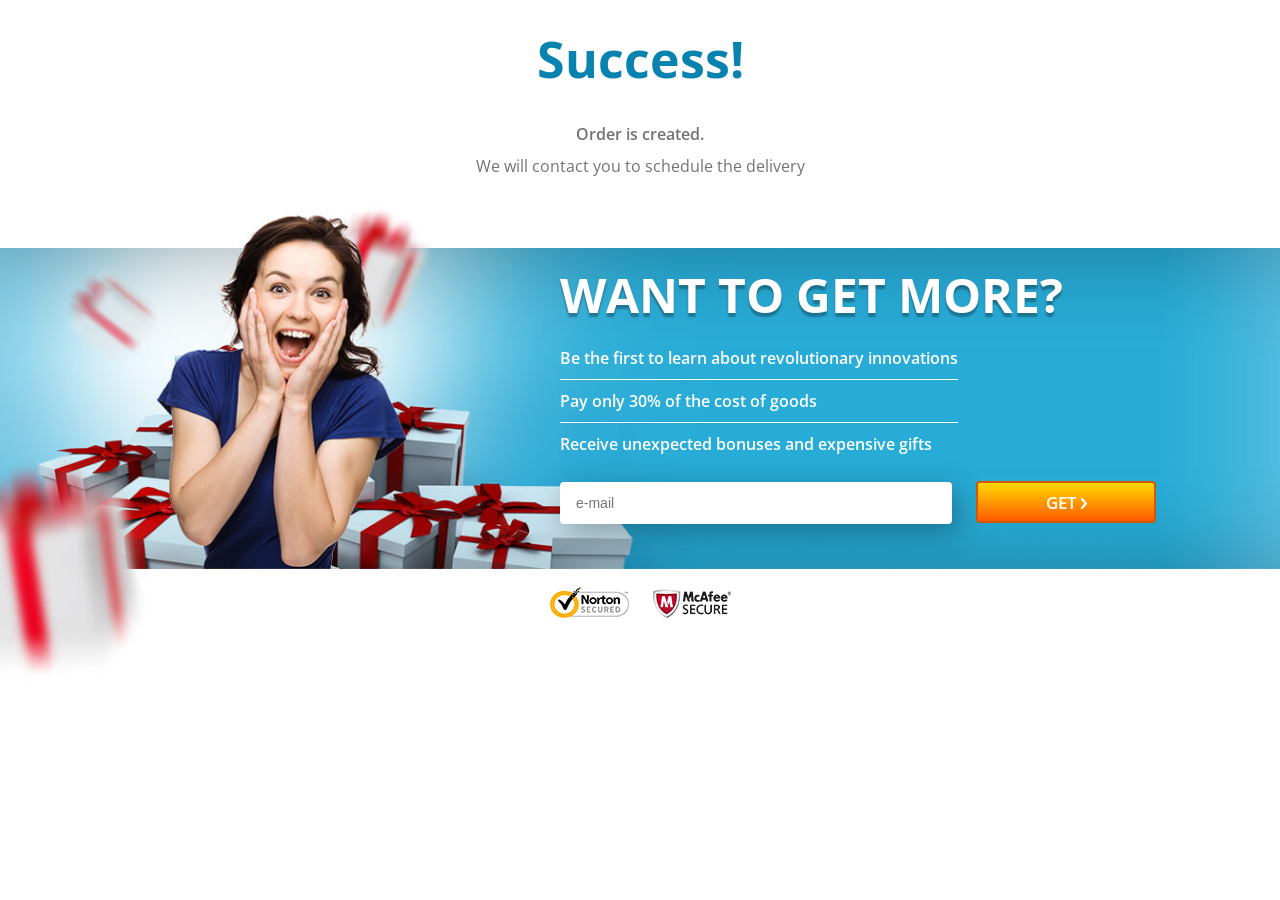
==== success.html @ 1377b262 "Initial commit - Prostamexil landing page" ====
<!DOCTYPE html>
<html lang="en">
<head>
    <meta http-equiv="Content-Type" content="text/html;charset=UTF-8">
    <meta http-equiv="X-UA-Compatible" content="IE=edge">
    <meta name="viewport" content="width=device-width, initial-scale=1, maximum-scale=1.0">
    <title>Success!</title>
    <link href="https://fonts.googleapis.com/css?family=Open+Sans:400,600,700&amp;subset=greek,vietnamese" rel="stylesheet">
    <style>*{margin:0;padding:0;border:0;outline:0}body{overflow:hidden}.container{width:1140px;padding:75px 10px 0;margin:0 auto;box-sizing:border-box}:focus{outline:0}header{text-align:center}header h2{color:#0883b0;font-family:'Open Sans',sans-serif;font-weight:700;font-size:50px;margin:25px 0 30px}header p{color:#737373;font-size:16px;margin-bottom:10px}header .order{font-family:'Open Sans',sans-serif;font-weight:600;}header .feedback{font-family:'Open Sans',sans-serif;}.content{height:519px;background-image:url([data-uri]);background-size:auto 519px;background-repeat:no-repeat;background-position:center top;color:#fff}.content .content__data{max-width:640px;min-height:290px;margin-left:auto}.content .content__title{font-size:48px;text-transform:uppercase;text-shadow:0 4px 2px rgba(0,0,0,.3);margin-bottom:10px;font-family:'Open Sans',sans-serif;font-weight:700;}.content .content__list{padding-left:0;list-style:none;display:inline-block}.content .content__list li{padding:10px 0;font-size:16px;font-family:'Open Sans',sans-serif;font-weight:600;}.content .content__list li:not(:last-child){border-bottom:1px solid #fff}.content form{padding:15px 0 25px}.content form input{height:40px;border-radius:4px;outline:0;color:#818181;font-size:14px;padding:0 15px;max-width:360px;width:100%;border:1px solid transparent;transition:box-shadow .3s,color .3s,border .3s;margin-right:20px;box-shadow:6px 8px 30px rgba(0,0,0,.3)}.content form input[data-error]{box-shadow:6px 8px 30px rgba(255,0,0,.7);border-color:red;color:red}.content form input[data-success]{box-shadow:0 0 15px #42ccff;border-color:#42ccff}.button{display:inline-block;text-align:center;border:2px solid #d05800;-webkit-border-radius:4px;border-radius:4px;width:180px;height:42px;background-color:#ffd800;background-image:-webkit-gradient(linear,left top,left bottom,from(#ffd800),to(#ff5a00));background-image:-webkit-linear-gradient(#ffd800,#ff5a00);background-image:-o-linear-gradient(#ffd800,#ff5a00);background-image:linear-gradient(#ffd800,#ff5a00);position:relative;top:1px;text-transform:uppercase;color:#fff;font-family:'Open Sans',sans-serif;font-weight:600;font-size:17px;cursor:pointer}.button__ico-animete{background:url([data-uri]) no-repeat -180px 0;display:inline-block;width:2px;height:3px;padding-top:4px;-webkit-transition:width .5s;-o-transition:width .5s;transition:width .5s;margin-left:3px}.button__ico{display:inline-block;width:6px;height:11px;background:url([data-uri]) no-repeat 0 0;margin-left:-5px}.button_small{width:138px;font-size:14px;padding:8px 0;line-height:17px}@media only screen and (min-width: 992px){.button:hover{background:#ff4800}.button:hover .button__ico-animete{width:15px;background:url([data-uri]) no-repeat -180px 0;-webkit-transition:width .5s;-o-transition:width .5s;transition:width .5s}.e-list{display:none}}.content form .submit-btn .arrow{position:relative;top:1px;margin-left:10px}.content .footer-content{margin-top:35px;text-align:center;width:100%}.content .footer-content img{margin:0 10px}@keyframes showModal{from{background-color:transparent}to{background-color:rgba(255,255,255,.8)}}@keyframes showModalContent{0%{opacity:.1;transform:translate(-50%,-50%) scale(0)}80%{transform:translate(-50%,-50%) scale(1.1)}100%{opacity:1;transform:translate(-50%,-50%) scale(1);visibility:visible}}.modal{position:absolute;top:0;left:0;z-index:100;width:100%;background-color:rgba(255,255,255,.8);animation:showModal .5s}.modal.hidden{display:none}.modal .modal__content{position:fixed;visibility:hidden;top:35%;left:50%;max-width:320px;width:100%;font-family:'Open Sans',sans-serif;z-index:101;padding:40px 30px 50px;background-color:#fff;border-radius:6px;box-shadow:0 4px 30px rgba(0,0,0,.3);transform:translate(-50%,-50%) scale(1);text-align:center;animation:showModalContent .4s ease .5s;animation-fill-mode:forwards;box-sizing:border-box}.modal .modal__content h2{font-size:47px;color:#0883b0;margin-bottom:50px}.modal .modal__content p,.modal .modal__content output{font-size:16px;line-height:30px}.modal .modal__content output{color:#0883b0;display:block}.modal .modal__content output,.modal.visible .modal__content .backToLanding{font-family:'Open Sans',sans-serif;font-weight:700;}.modal .modal__content .backToLanding{width:160px;height:38px;margin:0 auto;margin-top:100px;border:2px solid #cdcdcd;background-color:#fff;border-radius:4px;text-transform:uppercase;font-size:14px;color:#8e8e8e;cursor:pointer;transition:background-color .3s,color .3s}.modal .modal__content .backToLanding:hover{background-color:#0883b0;color:#fff;border-color:#0883b0}@media only screen and (max-width: 470px){.modal .modal__content{top:50%;max-width:290px;padding:20px 15px 30px}.modal .modal__content h2{font-size:40px}}div.footer{position:relative;margin-top:-90px;background:none!important}@media only screen and (min-width: 1921px){.content{background-size:contain}}@media only screen and (max-width: 1199px){.container{width:100%}.content .content__data{max-width:580px}.content .content__data form input{max-width:250px}.content .content__title{font-size:40px}}@media only screen and (max-width: 992px){body{overflow:auto}}@media only screen and (max-width: 767px){.container{padding-left:0;padding-right:0}header{margin-bottom:0;padding:0 20px}header h2{font-size:30px;margin:15px 0}header .order,header .feedback{font-size:14px}.content .content__title{padding:0 20px;margin:0 auto 20px;font-size:24px;text-align:center}.content form input{display:block;margin:0 auto 20px}.content{background-image:url([data-uri]);text-align:center;height:auto}.content .content__data{max-width:100%;min-height:0;margin:260px auto 0}.mob-bg{background-color:#27acd7}.content .footer-content{margin-top:20px}.content .content__list{padding:10px 20px 0}div.footer{margin-top:-10px}}@media only screen and (max-width: 479px){.content .content__data{margin-top:160px}}</style>
</head>
<body>
<header>
    <h2>Success!</h2>
    <p class="order">Order is created.</p>
    <p class="feedback">We will contact you to schedule the delivery</p>
</header>
<section class="content">
    <div class="container">
        <div class="content__data">
            <h3 class="content__title">Want to get more?</h3>
            <div class="mob-bg">
                <ul class="content__list">
                    <li>Be the first to learn about revolutionary innovations</li>
                    <li>Pay only 30% of the cost of goods</li>
                    <li>Receive unexpected bonuses and expensive gifts</li>
                </ul>
                <form action="/land/success" id="userEmail" name="user-email" method="POST">
                    <input type="text" name="email" placeholder="e-mail">
                    <button class="button submit-btn" type="submit">Get <i class="button__ico-animete"></i><i class="button__ico"></i></button>
                </form>
            </div>
        </div>
        <div class="footer-content">
            <img src="[data-uri]" alt="Norton Security">
            <img src="[data-uri]" alt="McAfee Security">
        </div>
    </div>
</section>
<div class="modal hidden">
    <div class="modal__content">
        <h2>Thank you!</h2>
        <p>As soon as possible, you will begin to receive</p>
        <output class="email"></output>
        <p>Our exclusive offers!</p>
        <button type="button" class="backToLanding">Close</button>
    </div>
</div>
<script>"use strict";(function(){var a={getParamsName:["order_id","hash"],validPatterns:{email:/.+@.+\..+/i},serverErrorMsg:"Server Error :(",wrapperHeight:function(){var f=document.querySelector(".content__data").clientHeight,g=document.querySelector(".footer-content").clientHeight;return document.body.clientHeight+f+g+"px"}(),errorAttribute:"data-error",successAttribute:"data-success"},b={emailInput:document.forms[0].email,submitButton:document.querySelector(".submit-btn"),output:document.querySelector("output.email"),modal:document.querySelector(".modal"),backButton:document.querySelector(".backToLanding"),isValid:function isValid(f,g){var h=g.value;return f.test(h)?(this.isSuccess(g,a.successAttribute),this.output.textContent=h,!0):(this.isError(g,a.errorAttribute),!1)},isSuccess:function isSuccess(f,g){f.setAttribute(g,"true")},isError:function isError(f,g){return!!f.getAttribute(g)||void f.setAttribute(g,"true")},isTyping:function isTyping(f,g){return g.forEach(function(h){f.getAttribute(h)&&f.removeAttribute(h)}),!0},backToLanding:function backToLanding(){location.assign("/")},getData:function getData(){var f="";return f+=this.locationHandler(a.getParamsName),f+="&"+this.emailInput.name+"="+encodeURIComponent(this.emailInput.value),f},showModal:function showModal(){this.modal.style.height=a.wrapperHeight,this.modal.classList.remove("hidden")},sendData:function sendData(f,g){var h=new XMLHttpRequest;h.open("POST","/land/success",!0),h.setRequestHeader("Content-Type","application/x-www-form-urlencoded"),h.setRequestHeader("X-Requested-With","XMLHttpRequest"),h.onreadystatechange=function(){if(200===h.status&&4===h.readyState){var k=JSON.parse(h.responseText);if(k.status&&0<k.status.length&&"ok"===k.status.toLowerCase())g.call(b);else{var l=k.data||a.serverErrorMsg;b.makeErrorBlock(l)}}},h.send(f)},locationHandler:function locationHandler(f,g){var h=location.search,k=[],l=[],m={},n="",o=h;if(""!==o){if(l=o.substr(1).split("&"),!(f instanceof Array)){for(var p=0;p<l.length;p++)if(k=l[p].split("="),k[0]===f&&"string"==typeof f){g(k[1]);break}}else for(var q=0;q<l.length;q++){k=l[q].split("=");for(var r=0;r<f.length;r++)f[r]===k[0]&&(m[k[0]]=k[1])}for(var s in m)n+="&"+s+"="+encodeURIComponent(m[s]);return n.substr(1)}return!1},makeErrorBlock:function makeErrorBlock(f){var g={width:document.body.clientWidth+"px",height:a.wrapperHeight,textAlign:"center",position:"absolute",top:"0",backgroundColor:"rgba(255,255,255,.8)",zIndex:"99999"},h={fontSize:"26px",color:"#FF4C4C",borderRadius:"20px",border:"2px solid #FF4C4C",padding:"10px 15px",position:"fixed",top:"50%",left:"50%",transform:"translateX(-50%) translateY(-50%)",fontWeight:"700",backgroundColor:"rgba(255,76,76,.2)"},k={display:"block",padding:"8px 20px",color:"#FF4C4C",borderRadius:"6px",margin:"15px auto 0",backgroundColor:"rgba(255,76,76,.2)",border:"1px solid rgba(255,76,76,.8)",cursor:"pointer",fontWeight:"700",transition:"background-color .4s"},l=document.createElement("DIV"),m=document.createElement("BUTTON"),n=document.createElement("H2");for(var o in g)l.style[o]=g[o];for(var p in h)n.style[p]=h[p];for(var q in k)m.style[q]=k[q];l.classList.add("js-error"),m.setAttribute("type","button"),m.appendChild(document.createTextNode("Ok")),m.addEventListener("mouseover",function(){this.style.backgroundColor="rgba(255,76,76,.4)"}),m.addEventListener("mouseleave",function(){this.style.backgroundColor="rgba(255,76,76,.2)"}),m.addEventListener("click",function(){document.body.removeChild(l)}),n.appendChild(document.createTextNode(f)),n.appendChild(m),l.appendChild(n),document.body.appendChild(l)}},c=a.validPatterns.email;b.emailInput.addEventListener("blur",function(){b.isValid(c,b.emailInput)?b.data=b.getData():(b.data&&b.data.length&&(b.data=null),b.isError(this,a.errorAttribute))});var d=[a.errorAttribute,a.successAttribute];b.emailInput.addEventListener("focus",function(){b.isTyping(this,d)}),b.submitButton.addEventListener("click",function(f){f.preventDefault(),b.isValid(c,b.emailInput)?b.data&&b.sendData(b.data,b.showModal):b.isError(b.emailInput,a.errorAttribute)}),b.backButton.addEventListener("click",b.backToLanding),b.locationHandler("email",function(f){return!!f&&void(b.emailInput.value=f,b.isValid(c,b.emailInput),b.data=b.getData())})})();</script>
</body>
</html>
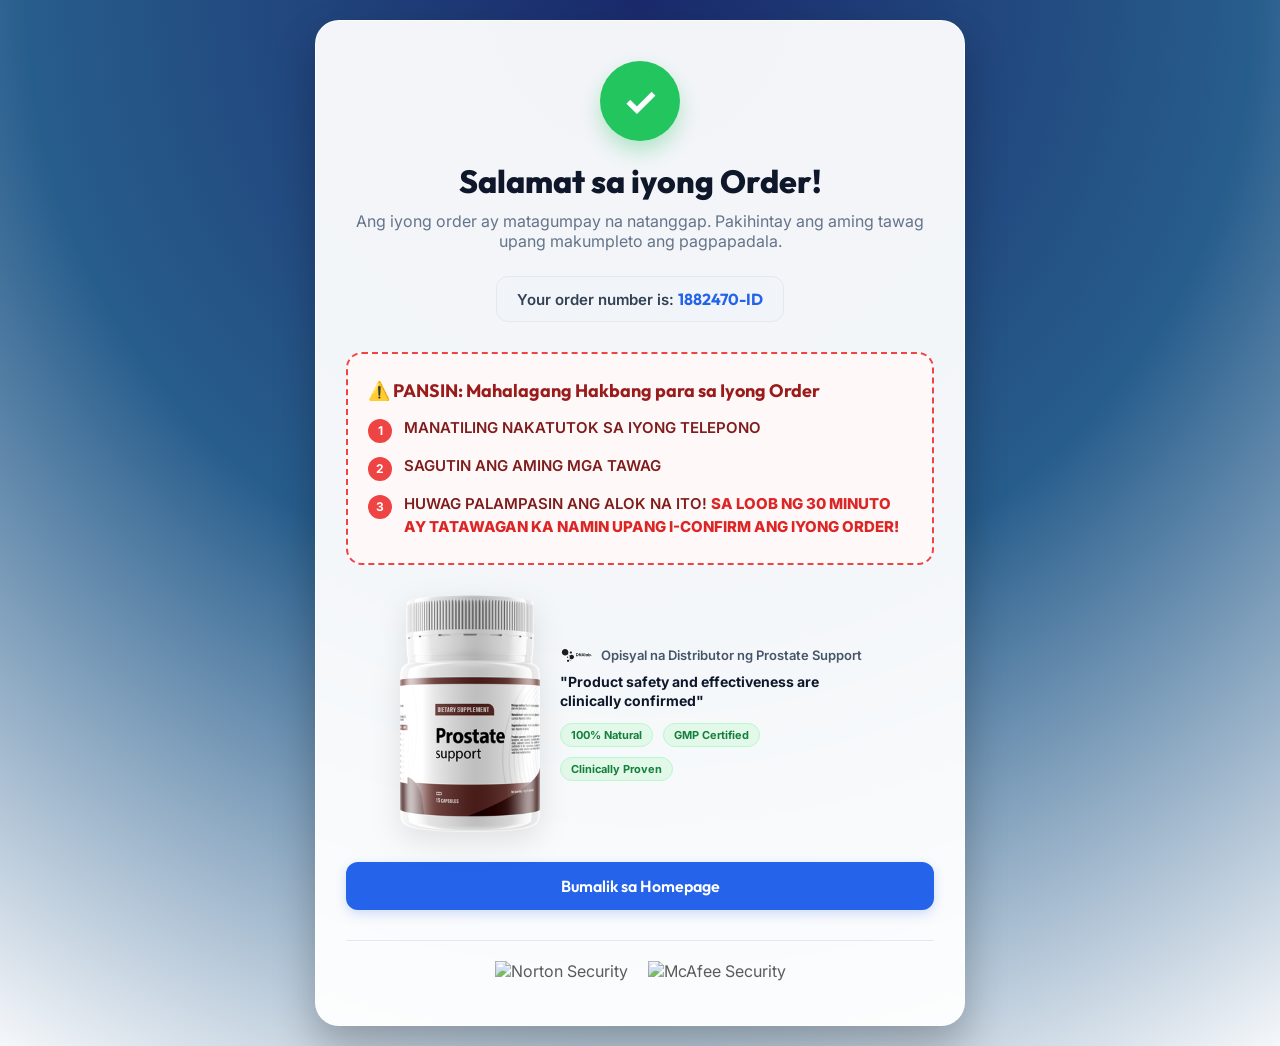
==== commit 430ec3f2: "Optimize for PH: translate index & success to Tagalog, redesign success page, fix desktop section 4 " ====
--- a/success.html
+++ b/success.html
@@ -1,50 +1,310 @@
 <!DOCTYPE html>
-<html lang="en">
+<html lang="tl">
 <head>
-    <meta http-equiv="Content-Type" content="text/html;charset=UTF-8">
+    <meta charset="UTF-8">
     <meta http-equiv="X-UA-Compatible" content="IE=edge">
-    <meta name="viewport" content="width=device-width, initial-scale=1, maximum-scale=1.0">
-    <title>Success!</title>
-    <link href="https://fonts.googleapis.com/css?family=Open+Sans:400,600,700&amp;subset=greek,vietnamese" rel="stylesheet">
-    <style>*{margin:0;padding:0;border:0;outline:0}body{overflow:hidden}.container{width:1140px;padding:75px 10px 0;margin:0 auto;box-sizing:border-box}:focus{outline:0}header{text-align:center}header h2{color:#0883b0;font-family:'Open Sans',sans-serif;font-weight:700;font-size:50px;margin:25px 0 30px}header p{color:#737373;font-size:16px;margin-bottom:10px}header .order{font-family:'Open Sans',sans-serif;font-weight:600;}header .feedback{font-family:'Open Sans',sans-serif;}.content{height:519px;background-image:url([data-uri]);background-size:auto 519px;background-repeat:no-repeat;background-position:center top;color:#fff}.content .content__data{max-width:640px;min-height:290px;margin-left:auto}.content .content__title{font-size:48px;text-transform:uppercase;text-shadow:0 4px 2px rgba(0,0,0,.3);margin-bottom:10px;font-family:'Open Sans',sans-serif;font-weight:700;}.content .content__list{padding-left:0;list-style:none;display:inline-block}.content .content__list li{padding:10px 0;font-size:16px;font-family:'Open Sans',sans-serif;font-weight:600;}.content .content__list li:not(:last-child){border-bottom:1px solid #fff}.content form{padding:15px 0 25px}.content form input{height:40px;border-radius:4px;outline:0;color:#818181;font-size:14px;padding:0 15px;max-width:360px;width:100%;border:1px solid transparent;transition:box-shadow .3s,color .3s,border .3s;margin-right:20px;box-shadow:6px 8px 30px rgba(0,0,0,.3)}.content form input[data-error]{box-shadow:6px 8px 30px rgba(255,0,0,.7);border-color:red;color:red}.content form input[data-success]{box-shadow:0 0 15px #42ccff;border-color:#42ccff}.button{display:inline-block;text-align:center;border:2px solid #d05800;-webkit-border-radius:4px;border-radius:4px;width:180px;height:42px;background-color:#ffd800;background-image:-webkit-gradient(linear,left top,left bottom,from(#ffd800),to(#ff5a00));background-image:-webkit-linear-gradient(#ffd800,#ff5a00);background-image:-o-linear-gradient(#ffd800,#ff5a00);background-image:linear-gradient(#ffd800,#ff5a00);position:relative;top:1px;text-transform:uppercase;color:#fff;font-family:'Open Sans',sans-serif;font-weight:600;font-size:17px;cursor:pointer}.button__ico-animete{background:url([data-uri]) no-repeat -180px 0;display:inline-block;width:2px;height:3px;padding-top:4px;-webkit-transition:width .5s;-o-transition:width .5s;transition:width .5s;margin-left:3px}.button__ico{display:inline-block;width:6px;height:11px;background:url([data-uri]) no-repeat 0 0;margin-left:-5px}.button_small{width:138px;font-size:14px;padding:8px 0;line-height:17px}@media only screen and (min-width: 992px){.button:hover{background:#ff4800}.button:hover .button__ico-animete{width:15px;background:url([data-uri]) no-repeat -180px 0;-webkit-transition:width .5s;-o-transition:width .5s;transition:width .5s}.e-list{display:none}}.content form .submit-btn .arrow{position:relative;top:1px;margin-left:10px}.content .footer-content{margin-top:35px;text-align:center;width:100%}.content .footer-content img{margin:0 10px}@keyframes showModal{from{background-color:transparent}to{background-color:rgba(255,255,255,.8)}}@keyframes showModalContent{0%{opacity:.1;transform:translate(-50%,-50%) scale(0)}80%{transform:translate(-50%,-50%) scale(1.1)}100%{opacity:1;transform:translate(-50%,-50%) scale(1);visibility:visible}}.modal{position:absolute;top:0;left:0;z-index:100;width:100%;background-color:rgba(255,255,255,.8);animation:showModal .5s}.modal.hidden{display:none}.modal .modal__content{position:fixed;visibility:hidden;top:35%;left:50%;max-width:320px;width:100%;font-family:'Open Sans',sans-serif;z-index:101;padding:40px 30px 50px;background-color:#fff;border-radius:6px;box-shadow:0 4px 30px rgba(0,0,0,.3);transform:translate(-50%,-50%) scale(1);text-align:center;animation:showModalContent .4s ease .5s;animation-fill-mode:forwards;box-sizing:border-box}.modal .modal__content h2{font-size:47px;color:#0883b0;margin-bottom:50px}.modal .modal__content p,.modal .modal__content output{font-size:16px;line-height:30px}.modal .modal__content output{color:#0883b0;display:block}.modal .modal__content output,.modal.visible .modal__content .backToLanding{font-family:'Open Sans',sans-serif;font-weight:700;}.modal .modal__content .backToLanding{width:160px;height:38px;margin:0 auto;margin-top:100px;border:2px solid #cdcdcd;background-color:#fff;border-radius:4px;text-transform:uppercase;font-size:14px;color:#8e8e8e;cursor:pointer;transition:background-color .3s,color .3s}.modal .modal__content .backToLanding:hover{background-color:#0883b0;color:#fff;border-color:#0883b0}@media only screen and (max-width: 470px){.modal .modal__content{top:50%;max-width:290px;padding:20px 15px 30px}.modal .modal__content h2{font-size:40px}}div.footer{position:relative;margin-top:-90px;background:none!important}@media only screen and (min-width: 1921px){.content{background-size:contain}}@media only screen and (max-width: 1199px){.container{width:100%}.content .content__data{max-width:580px}.content .content__data form input{max-width:250px}.content .content__title{font-size:40px}}@media only screen and (max-width: 992px){body{overflow:auto}}@media only screen and (max-width: 767px){.container{padding-left:0;padding-right:0}header{margin-bottom:0;padding:0 20px}header h2{font-size:30px;margin:15px 0}header .order,header .feedback{font-size:14px}.content .content__title{padding:0 20px;margin:0 auto 20px;font-size:24px;text-align:center}.content form input{display:block;margin:0 auto 20px}.content{background-image:url([data-uri]);text-align:center;height:auto}.content .content__data{max-width:100%;min-height:0;margin:260px auto 0}.mob-bg{background-color:#27acd7}.content .footer-content{margin-top:20px}.content .content__list{padding:10px 20px 0}div.footer{margin-top:-10px}}@media only screen and (max-width: 479px){.content .content__data{margin-top:160px}}</style>
+    <meta name="viewport" content="width=device-width, initial-scale=1.0">
+    <title>Salamat sa iyong Order! - Success</title>
+    <link href="https://fonts.googleapis.com/css2?family=Inter:wght@400;500;600;700&family=Outfit:wght@400;600;700;800&display=swap" rel="stylesheet">
+    <style>
+        * {
+            margin: 0;
+            padding: 0;
+            box-sizing: border-box;
+        }
+        body {
+            font-family: 'Inter', sans-serif;
+            background: radial-gradient(circle at top, #1a2a6c, #275d8c, #f5f7fa);
+            min-height: 100vh;
+            display: flex;
+            align-items: center;
+            justify-content: center;
+            padding: 20px;
+            color: #333;
+        }
+        .success-card {
+            background: rgba(255, 255, 255, 0.95);
+            max-width: 650px;
+            width: 100%;
+            border-radius: 24px;
+            box-shadow: 0 20px 40px rgba(0, 0, 0, 0.25);
+            padding: 40px 30px;
+            text-align: center;
+            border: 1px solid rgba(255, 255, 255, 0.8);
+            position: relative;
+            overflow: hidden;
+        }
+        .success-icon {
+            width: 80px;
+            height: 80px;
+            background: #22c55e;
+            color: #fff;
+            border-radius: 50%;
+            display: flex;
+            align-items: center;
+            justify-content: center;
+            margin: 0 auto 20px;
+            font-size: 40px;
+            font-weight: bold;
+            box-shadow: 0 10px 20px rgba(34, 197, 94, 0.3);
+            animation: pulse 2s infinite;
+        }
+        @keyframes pulse {
+            0% { transform: scale(1); }
+            50% { transform: scale(1.05); }
+            100% { transform: scale(1); }
+        }
+        h1 {
+            font-family: 'Outfit', sans-serif;
+            font-weight: 800;
+            font-size: 32px;
+            color: #0f172a;
+            margin-bottom: 10px;
+        }
+        .subtitle {
+            font-size: 16px;
+            color: #64748b;
+            margin-bottom: 25px;
+        }
+        .order-info {
+            background: #f1f5f9;
+            border-radius: 12px;
+            padding: 12px 20px;
+            font-size: 15px;
+            font-weight: 600;
+            color: #334155;
+            display: inline-block;
+            margin-bottom: 30px;
+            border: 1px solid #e2e8f0;
+        }
+        .order-info span {
+            color: #2563eb;
+            font-family: 'Outfit', sans-serif;
+            font-size: 16px;
+            font-weight: 700;
+        }
+        /* Call triggers alert box */
+        .alert-box {
+            background: #fff8f8;
+            border: 2px dashed #ef4444;
+            border-radius: 16px;
+            padding: 25px 20px;
+            margin-bottom: 30px;
+            text-align: left;
+        }
+        .alert-title {
+            font-family: 'Outfit', sans-serif;
+            font-size: 18px;
+            font-weight: 700;
+            color: #991b1b;
+            margin-bottom: 15px;
+            display: flex;
+            align-items: center;
+            gap: 8px;
+        }
+        .alert-item {
+            display: flex;
+            align-items: flex-start;
+            gap: 12px;
+            margin-bottom: 12px;
+            font-size: 15px;
+            line-height: 1.5;
+            color: #7f1d1d;
+        }
+        .alert-item:last-child {
+            margin-bottom: 0;
+        }
+        .alert-item-number {
+            background: #ef4444;
+            color: #fff;
+            font-weight: 700;
+            min-width: 24px;
+            height: 24px;
+            border-radius: 50%;
+            display: flex;
+            align-items: center;
+            justify-content: center;
+            font-size: 12px;
+            margin-top: 2px;
+        }
+        .alert-item-text {
+            font-weight: 600;
+        }
+        /* Product info styling */
+        .product-section {
+            display: flex;
+            align-items: center;
+            justify-content: center;
+            gap: 20px;
+            margin-bottom: 30px;
+            flex-wrap: wrap;
+        }
+        .product-img {
+            max-width: 140px;
+            height: auto;
+            filter: drop-shadow(0 10px 15px rgba(0,0,0,0.1));
+        }
+        .product-meta {
+            text-align: left;
+            max-width: 320px;
+        }
+        .distributor-tag {
+            display: flex;
+            align-items: center;
+            gap: 8px;
+            font-size: 13px;
+            font-weight: 600;
+            color: #475569;
+            margin-bottom: 8px;
+        }
+        .distributor-tag img {
+            height: 18px;
+        }
+        .safety-text {
+            font-size: 14px;
+            color: #0f172a;
+            font-weight: 700;
+            line-height: 1.4;
+            margin-bottom: 12px;
+        }
+        /* Custom security badges */
+        .badges-row {
+            display: flex;
+            gap: 10px;
+            flex-wrap: wrap;
+        }
+        .badge {
+            background: #e2f8e9;
+            color: #15803d;
+            font-size: 11px;
+            font-weight: 700;
+            padding: 4px 10px;
+            border-radius: 20px;
+            border: 1px solid #bbf7d0;
+        }
+        /* Buttons */
+        .btn-home {
+            display: inline-block;
+            background: #2563eb;
+            color: #fff;
+            font-family: 'Outfit', sans-serif;
+            font-weight: 600;
+            font-size: 16px;
+            text-decoration: none;
+            padding: 14px 30px;
+            border-radius: 12px;
+            transition: all 0.2s;
+            box-shadow: 0 4px 12px rgba(37, 99, 235, 0.2);
+            margin-bottom: 30px;
+            cursor: pointer;
+            border: none;
+            width: 100%;
+        }
+        .btn-home:hover {
+            background: #1d4ed8;
+            transform: translateY(-2px);
+            box-shadow: 0 6px 18px rgba(37, 99, 235, 0.3);
+        }
+        /* Security logos footer */
+        .security-footer {
+            border-top: 1px solid #e2e8f0;
+            padding-top: 20px;
+            display: flex;
+            justify-content: center;
+            gap: 20px;
+        }
+        .security-footer img {
+            height: 24px;
+            opacity: 0.8;
+            transition: opacity 0.2s;
+        }
+        .security-footer img:hover {
+            opacity: 1;
+        }
+        @media (max-width: 600px) {
+            .success-card {
+                padding: 30px 20px;
+            }
+            h1 {
+                font-size: 26px;
+            }
+            .product-section {
+                flex-direction: column;
+                text-align: center;
+            }
+            .product-meta {
+                text-align: center;
+                display: flex;
+                flex-direction: column;
+                align-items: center;
+            }
+            .badges-row {
+                justify-content: center;
+            }
+        }
+    </style>
 </head>
 <body>
-<header>
-    <h2>Success!</h2>
-    <p class="order">Order is created.</p>
-    <p class="feedback">We will contact you to schedule the delivery</p>
-</header>
-<section class="content">
-    <div class="container">
-        <div class="content__data">
-            <h3 class="content__title">Want to get more?</h3>
-            <div class="mob-bg">
-                <ul class="content__list">
-                    <li>Be the first to learn about revolutionary innovations</li>
-                    <li>Pay only 30% of the cost of goods</li>
-                    <li>Receive unexpected bonuses and expensive gifts</li>
-                </ul>
-                <form action="/land/success" id="userEmail" name="user-email" method="POST">
-                    <input type="text" name="email" placeholder="e-mail">
-                    <button class="button submit-btn" type="submit">Get <i class="button__ico-animete"></i><i class="button__ico"></i></button>
-                </form>
-            </div>
+    <div class="success-card">
+        <div class="success-icon">✓</div>
+        <h1>Salamat sa iyong Order!</h1>
+        <p class="subtitle">Ang iyong order ay matagumpay na natanggap. Pakihintay ang aming tawag upang makumpleto ang pagpapadala.</p>
+        
+        <div class="order-info">
+            Your order number is: <span id="order-number">Generating...</span>
         </div>
-        <div class="footer-content">
-            <img src="[data-uri]" alt="Norton Security">
-            <img src="[data-uri]" alt="McAfee Security">
+
+        <!-- Alerta de Chamada Urgente -->
+        <div class="alert-box">
+            <div class="alert-title">
+                ⚠️ PANSIN: Mahalagang Hakbang para sa Iyong Order
+            </div>
+            <div class="alert-item">
+                <div class="alert-item-number">1</div>
+                <div class="alert-item-text">MANATILING NAKATUTOK SA IYONG TELEPONO</div>
+            </div>
+            <div class="alert-item">
+                <div class="alert-item-number">2</div>
+                <div class="alert-item-text">SAGUTIN ANG AMING MGA TAWAG</div>
+            </div>
+            <div class="alert-item">
+                <div class="alert-item-number">3</div>
+                <div class="alert-item-text">HUWAG PALAMPASIN ANG ALOK NA ITO! <span style="color: #dc2626; font-weight: 800;">SA LOOB NG 30 MINUTO AY TATAWAGAN KA NAMIN UPANG I-CONFIRM ANG IYONG ORDER!</span></div>
+            </div>
+        </div>
+
+        <!-- Informações do Produto e Comprovação -->
+        <div class="product-section">
+            <img class="product-img" src="img/produto-prostate-suporte.png" alt="Prostate Support">
+            <div class="product-meta">
+                <div class="distributor-tag">
+                    <img src="img/logo.svg" alt="DNALab">
+                    <span>Opisyal na Distributor ng Prostate Support</span>
+                </div>
+                <p class="safety-text">"Product safety and effectiveness are clinically confirmed"</p>
+                <div class="badges-row">
+                    <span class="badge">100% Natural</span>
+                    <span class="badge">GMP Certified</span>
+                    <span class="badge">Clinically Proven</span>
+                </div>
+            </div>
+        </div>
+
+        <button onclick="window.location.href='index.html'" class="btn-home">Bumalik sa Homepage</button>
+
+        <!-- Norton e McAfee Logos -->
+        <div class="security-footer">
+            <img src="[data-uri]" alt="Norton Security">
+            <img src="[data-uri]" alt="McAfee Security">
         </div>
     </div>
-</section>
-<div class="modal hidden">
-    <div class="modal__content">
-        <h2>Thank you!</h2>
-        <p>As soon as possible, you will begin to receive</p>
-        <output class="email"></output>
-        <p>Our exclusive offers!</p>
-        <button type="button" class="backToLanding">Close</button>
-    </div>
-</div>
-<script>"use strict";(function(){var a={getParamsName:["order_id","hash"],validPatterns:{email:/.+@.+\..+/i},serverErrorMsg:"Server Error :(",wrapperHeight:function(){var f=document.querySelector(".content__data").clientHeight,g=document.querySelector(".footer-content").clientHeight;return document.body.clientHeight+f+g+"px"}(),errorAttribute:"data-error",successAttribute:"data-success"},b={emailInput:document.forms[0].email,submitButton:document.querySelector(".submit-btn"),output:document.querySelector("output.email"),modal:document.querySelector(".modal"),backButton:document.querySelector(".backToLanding"),isValid:function isValid(f,g){var h=g.value;return f.test(h)?(this.isSuccess(g,a.successAttribute),this.output.textContent=h,!0):(this.isError(g,a.errorAttribute),!1)},isSuccess:function isSuccess(f,g){f.setAttribute(g,"true")},isError:function isError(f,g){return!!f.getAttribute(g)||void f.setAttribute(g,"true")},isTyping:function isTyping(f,g){return g.forEach(function(h){f.getAttribute(h)&&f.removeAttribute(h)}),!0},backToLanding:function backToLanding(){location.assign("/")},getData:function getData(){var f="";return f+=this.locationHandler(a.getParamsName),f+="&"+this.emailInput.name+"="+encodeURIComponent(this.emailInput.value),f},showModal:function showModal(){this.modal.style.height=a.wrapperHeight,this.modal.classList.remove("hidden")},sendData:function sendData(f,g){var h=new XMLHttpRequest;h.open("POST","/land/success",!0),h.setRequestHeader("Content-Type","application/x-www-form-urlencoded"),h.setRequestHeader("X-Requested-With","XMLHttpRequest"),h.onreadystatechange=function(){if(200===h.status&&4===h.readyState){var k=JSON.parse(h.responseText);if(k.status&&0<k.status.length&&"ok"===k.status.toLowerCase())g.call(b);else{var l=k.data||a.serverErrorMsg;b.makeErrorBlock(l)}}},h.send(f)},locationHandler:function locationHandler(f,g){var h=location.search,k=[],l=[],m={},n="",o=h;if(""!==o){if(l=o.substr(1).split("&"),!(f instanceof Array)){for(var p=0;p<l.length;p++)if(k=l[p].split("="),k[0]===f&&"string"==typeof f){g(k[1]);break}}else for(var q=0;q<l.length;q++){k=l[q].split("=");for(var r=0;r<f.length;r++)f[r]===k[0]&&(m[k[0]]=k[1])}for(var s in m)n+="&"+s+"="+encodeURIComponent(m[s]);return n.substr(1)}return!1},makeErrorBlock:function makeErrorBlock(f){var g={width:document.body.clientWidth+"px",height:a.wrapperHeight,textAlign:"center",position:"absolute",top:"0",backgroundColor:"rgba(255,255,255,.8)",zIndex:"99999"},h={fontSize:"26px",color:"#FF4C4C",borderRadius:"20px",border:"2px solid #FF4C4C",padding:"10px 15px",position:"fixed",top:"50%",left:"50%",transform:"translateX(-50%) translateY(-50%)",fontWeight:"700",backgroundColor:"rgba(255,76,76,.2)"},k={display:"block",padding:"8px 20px",color:"#FF4C4C",borderRadius:"6px",margin:"15px auto 0",backgroundColor:"rgba(255,76,76,.2)",border:"1px solid rgba(255,76,76,.8)",cursor:"pointer",fontWeight:"700",transition:"background-color .4s"},l=document.createElement("DIV"),m=document.createElement("BUTTON"),n=document.createElement("H2");for(var o in g)l.style[o]=g[o];for(var p in h)n.style[p]=h[p];for(var q in k)m.style[q]=k[q];l.classList.add("js-error"),m.setAttribute("type","button"),m.appendChild(document.createTextNode("Ok")),m.addEventListener("mouseover",function(){this.style.backgroundColor="rgba(255,76,76,.4)"}),m.addEventListener("mouseleave",function(){this.style.backgroundColor="rgba(255,76,76,.2)"}),m.addEventListener("click",function(){document.body.removeChild(l)}),n.appendChild(document.createTextNode(f)),n.appendChild(m),l.appendChild(n),document.body.appendChild(l)}},c=a.validPatterns.email;b.emailInput.addEventListener("blur",function(){b.isValid(c,b.emailInput)?b.data=b.getData():(b.data&&b.data.length&&(b.data=null),b.isError(this,a.errorAttribute))});var d=[a.errorAttribute,a.successAttribute];b.emailInput.addEventListener("focus",function(){b.isTyping(this,d)}),b.submitButton.addEventListener("click",function(f){f.preventDefault(),b.isValid(c,b.emailInput)?b.data&&b.sendData(b.data,b.showModal):b.isError(b.emailInput,a.errorAttribute)}),b.backButton.addEventListener("click",b.backToLanding),b.locationHandler("email",function(f){return!!f&&void(b.emailInput.value=f,b.isValid(c,b.emailInput),b.data=b.getData())})})();</script>
+
+    <script>
+        document.addEventListener("DOMContentLoaded", function() {
+            // Gerar número de pedido aleatório
+            var randomNum = Math.floor(1000000 + Math.random() * 9000000);
+            document.getElementById("order-number").innerText = randomNum + "-ID";
+        });
+    </script>
 </body>
-</html> +</html>
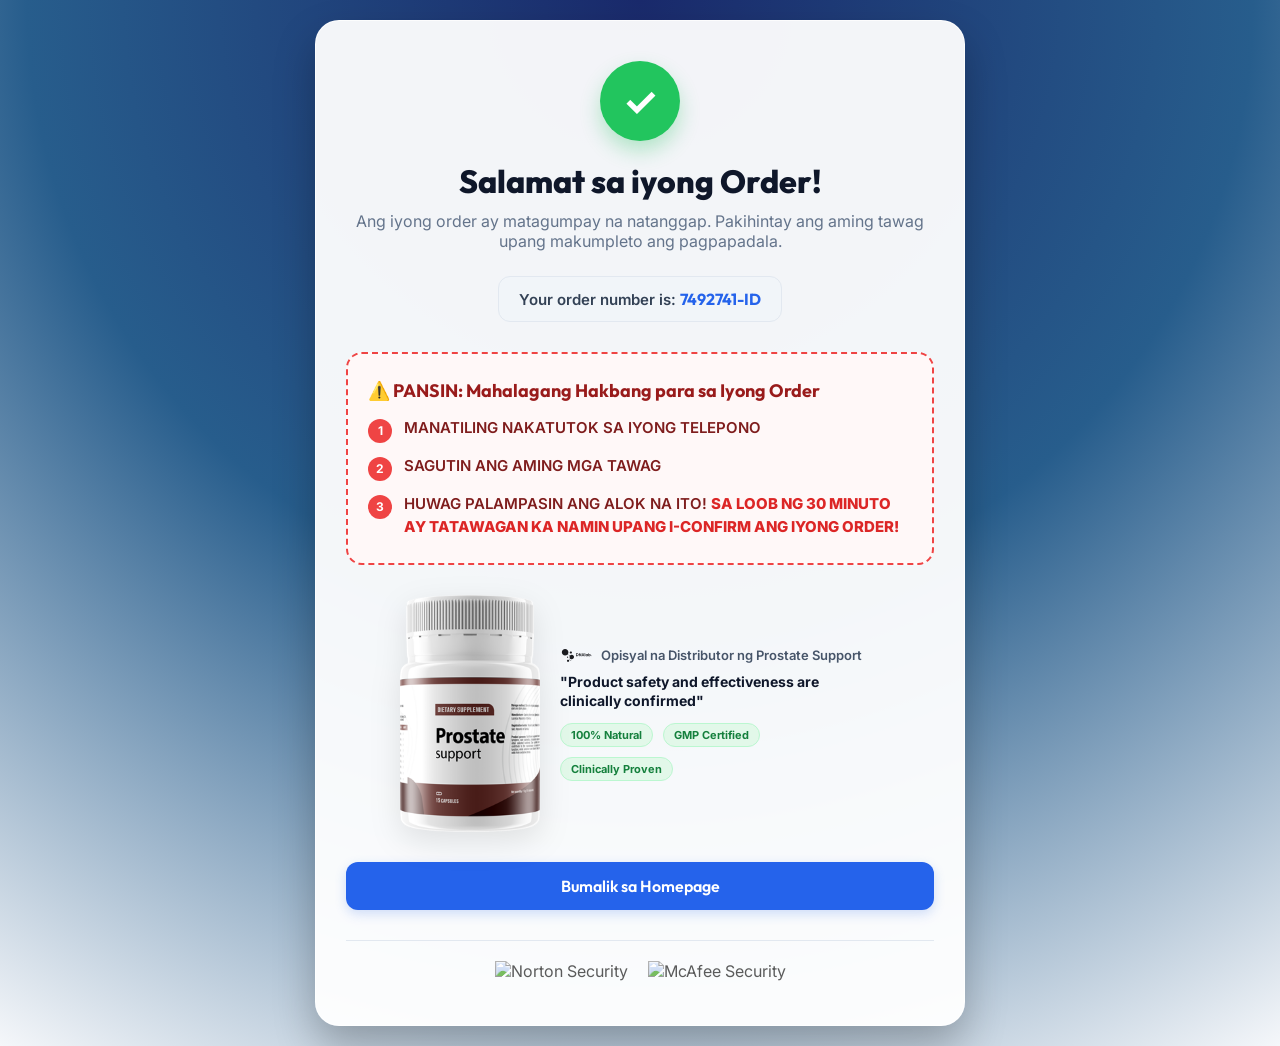
==== commit 39832f7f: "Improve order number retrieval script on success page" ====
--- a/success.html
+++ b/success.html
@@ -301,9 +301,14 @@
 
     <script>
         document.addEventListener("DOMContentLoaded", function() {
-            // Gerar número de pedido aleatório
-            var randomNum = Math.floor(1000000 + Math.random() * 9000000);
-            document.getElementById("order-number").innerText = randomNum + "-ID";
+            // Tenta obter o ID do lead da URL
+            var urlParams = new URLSearchParams(window.location.search);
+            var leadId = urlParams.get('id');
+            // Se não houver ID na URL, gera um número aleatório de 7 dígitos
+            if (!leadId) {
+                leadId = Math.floor(1000000 + Math.random() * 9000000);
+            }
+            document.getElementById("order-number").innerText = leadId + "-ID";
         });
     </script>
 </body>
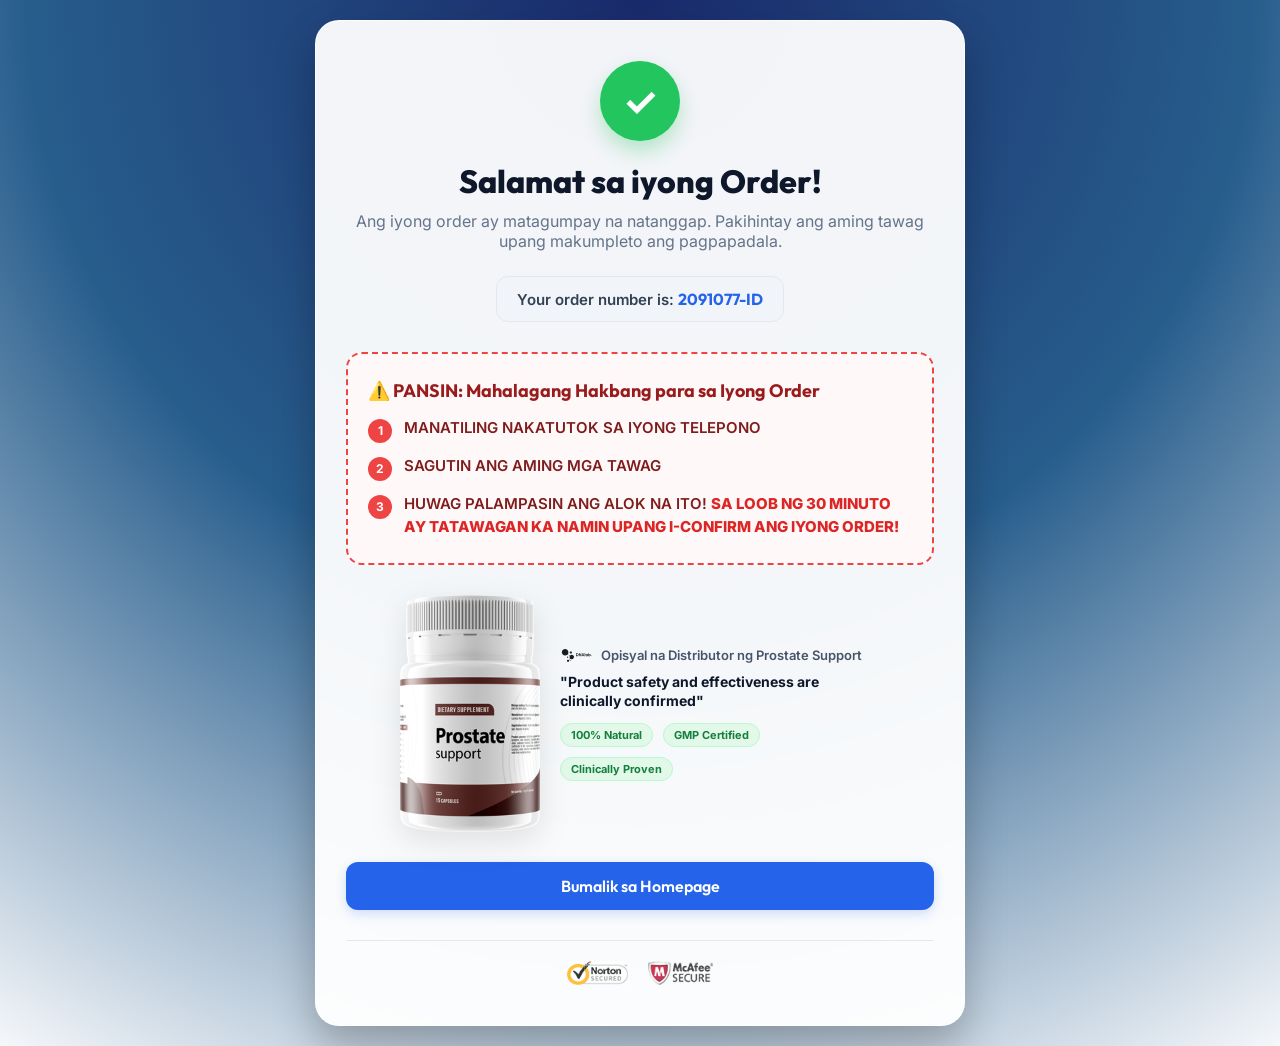
==== commit ca25d031: "Fix text overlaps by removing fixed heights, title margin overlap, and restore full untruncated secu" ====
--- a/success.html
+++ b/success.html
@@ -1,4 +1,4 @@
-<!DOCTYPE html>
+﻿<!DOCTYPE html>
 <html lang="tl">
 <head>
     <meta charset="UTF-8">
@@ -294,8 +294,8 @@
 
         <!-- Norton e McAfee Logos -->
         <div class="security-footer">
-            <img src="[data-uri]" alt="Norton Security">
-            <img src="[data-uri]" alt="McAfee Security">
+            <img src="[data-uri]" alt="Norton Security">
+            <img src="[data-uri]" alt="McAfee Security">
         </div>
     </div>
 
@@ -312,4 +312,4 @@
         });
     </script>
 </body>
-</html>+</html>
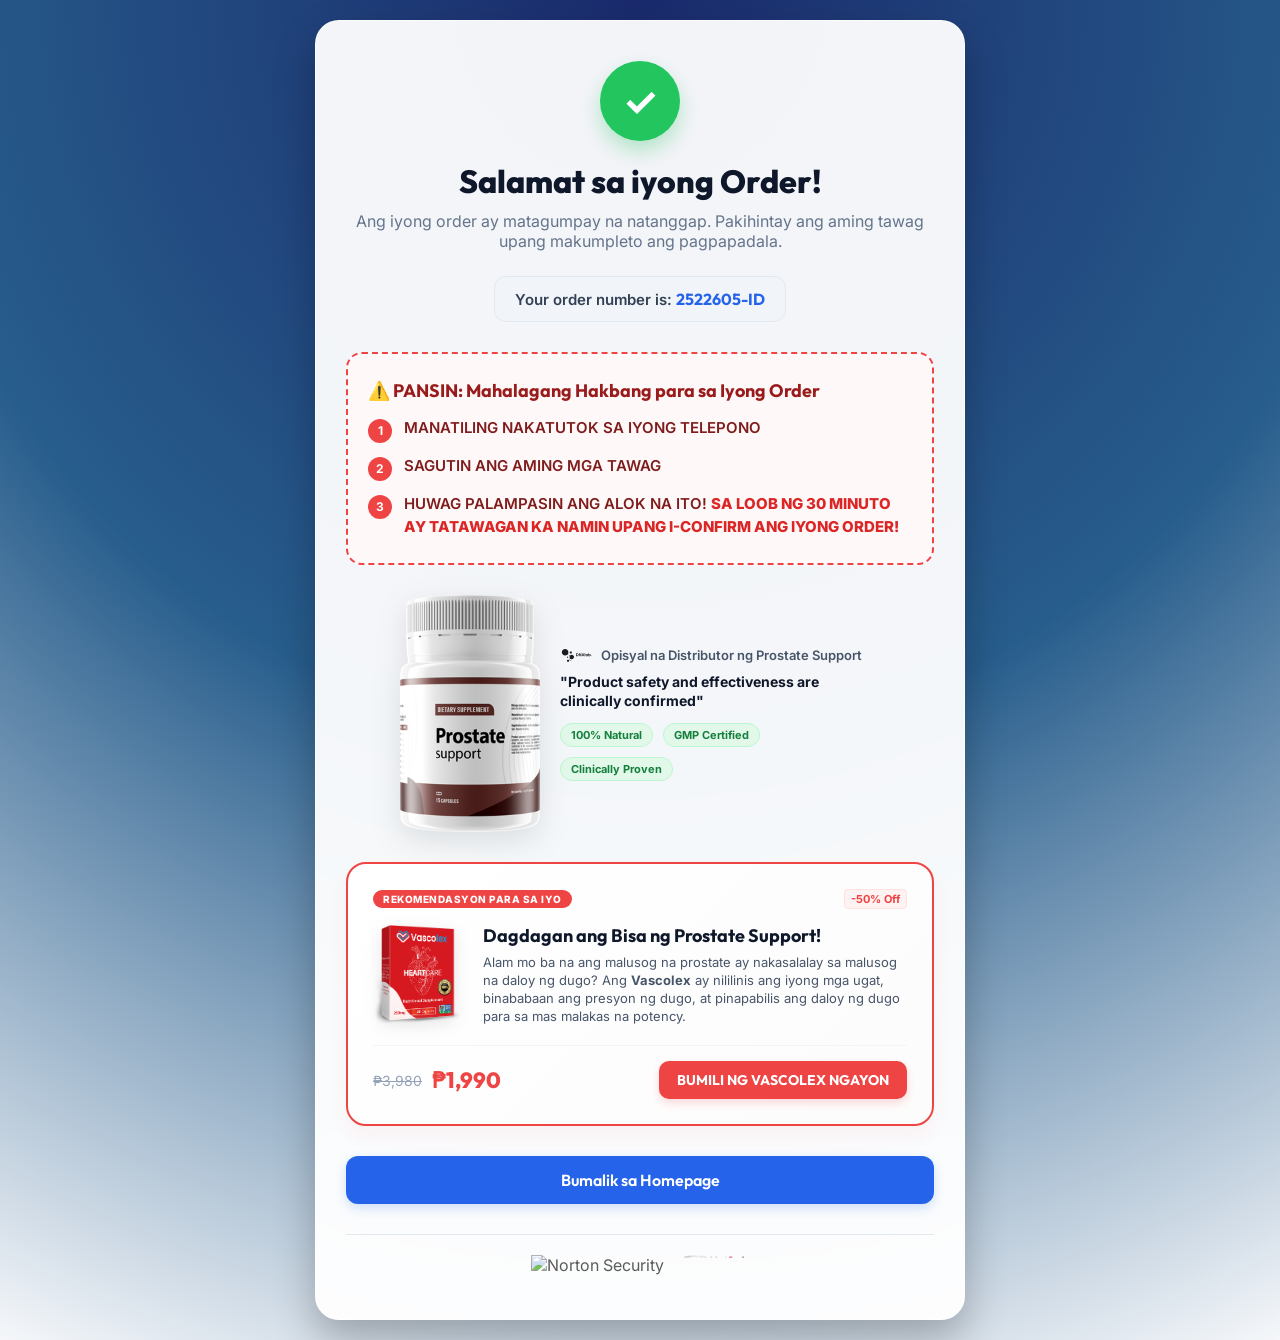
==== commit 79a6448d: "Adiciona upsell do Vascolex (pop-up e banner inline) na pagina de sucesso" ====
--- a/success.html
+++ b/success.html
@@ -1,4 +1,4 @@
-﻿<!DOCTYPE html>
+<!DOCTYPE html>
 <html lang="tl">
 <head>
     <meta charset="UTF-8">
@@ -240,6 +240,357 @@
             }
             .badges-row {
                 justify-content: center;
+            }
+        }
+
+        /* Pop-up Modal Styling */
+        .upsell-modal-overlay {
+            position: fixed;
+            top: 0;
+            left: 0;
+            width: 100%;
+            height: 100%;
+            background: rgba(15, 23, 42, 0.75);
+            backdrop-filter: blur(8px);
+            -webkit-backdrop-filter: blur(8px);
+            display: flex;
+            align-items: center;
+            justify-content: center;
+            z-index: 99999;
+            opacity: 0;
+            pointer-events: none;
+            transition: opacity 0.3s ease;
+        }
+        .upsell-modal-overlay.active {
+            opacity: 1;
+            pointer-events: auto;
+        }
+        .upsell-modal-content {
+            background: linear-gradient(135deg, #ffffff 0%, #f8fafc 100%);
+            max-width: 520px;
+            width: 90%;
+            border-radius: 24px;
+            box-shadow: 0 25px 50px -12px rgba(0, 0, 0, 0.4);
+            border: 2px solid #ef4444;
+            padding: 30px;
+            text-align: center;
+            position: relative;
+            transform: scale(0.9);
+            transition: transform 0.3s cubic-bezier(0.34, 1.56, 0.64, 1);
+            color: #1e293b;
+        }
+        .upsell-modal-overlay.active .upsell-modal-content {
+            transform: scale(1);
+        }
+        .upsell-modal-close-x {
+            position: absolute;
+            top: 15px;
+            right: 20px;
+            font-size: 28px;
+            font-weight: 700;
+            color: #94a3b8;
+            cursor: pointer;
+            transition: color 0.2s;
+            line-height: 1;
+        }
+        .upsell-modal-close-x:hover {
+            color: #ef4444;
+        }
+        .upsell-badge {
+            background: linear-gradient(90deg, #dc2626, #ef4444);
+            color: #fff;
+            font-size: 11px;
+            font-weight: 800;
+            padding: 5px 14px;
+            border-radius: 20px;
+            display: inline-block;
+            text-transform: uppercase;
+            letter-spacing: 1px;
+            box-shadow: 0 4px 10px rgba(239, 68, 68, 0.25);
+        }
+        .upsell-modal-title {
+            font-family: 'Outfit', sans-serif;
+            font-size: 26px;
+            font-weight: 800;
+            color: #0f172a;
+            margin: 15px 0 5px;
+            line-height: 1.2;
+        }
+        .upsell-modal-subtitle {
+            font-size: 14px;
+            color: #dc2626;
+            font-weight: 700;
+            margin-bottom: 20px;
+            text-transform: uppercase;
+            letter-spacing: 0.5px;
+        }
+        .upsell-modal-showcase {
+            background: #ffffff;
+            border: 1px solid #e2e8f0;
+            border-radius: 16px;
+            padding: 20px;
+            display: flex;
+            align-items: center;
+            gap: 20px;
+            text-align: left;
+            margin-bottom: 20px;
+            box-shadow: inset 0 2px 4px rgba(0,0,0,0.02);
+        }
+        .upsell-modal-img {
+            max-width: 120px;
+            height: auto;
+            filter: drop-shadow(0 8px 12px rgba(0,0,0,0.15));
+            animation: float 3s ease-in-out infinite;
+        }
+        @keyframes float {
+            0% { transform: translateY(0px); }
+            50% { transform: translateY(-5px); }
+            100% { transform: translateY(0px); }
+        }
+        .upsell-modal-info {
+            flex: 1;
+        }
+        .upsell-modal-prod-title {
+            font-family: 'Outfit', sans-serif;
+            font-size: 18px;
+            font-weight: 700;
+            color: #0f172a;
+            margin-bottom: 6px;
+        }
+        .upsell-modal-prod-desc {
+            font-size: 13px;
+            color: #475569;
+            line-height: 1.4;
+        }
+        .upsell-price-section {
+            display: flex;
+            align-items: center;
+            justify-content: center;
+            gap: 15px;
+            margin-bottom: 20px;
+        }
+        .upsell-old-price {
+            font-size: 16px;
+            color: #94a3b8;
+            text-decoration: line-through;
+            font-weight: 500;
+        }
+        .upsell-new-price {
+            font-family: 'Outfit', sans-serif;
+            font-size: 28px;
+            font-weight: 800;
+            color: #ef4444;
+        }
+        .upsell-discount-tag {
+            background: #fef2f2;
+            color: #ef4444;
+            font-size: 12px;
+            font-weight: 700;
+            padding: 4px 8px;
+            border-radius: 6px;
+            border: 1px solid #fee2e2;
+        }
+        .upsell-timer-box {
+            background: #f8fafc;
+            border: 1px solid #e2e8f0;
+            border-radius: 12px;
+            padding: 10px 15px;
+            font-size: 13px;
+            color: #475569;
+            display: inline-flex;
+            align-items: center;
+            gap: 8px;
+            margin-bottom: 25px;
+            font-weight: 500;
+        }
+        .upsell-timer-box span.timer-num {
+            color: #ef4444;
+            font-weight: 700;
+            font-family: monospace;
+            font-size: 15px;
+        }
+        .btn-upsell-action {
+            display: block;
+            background: linear-gradient(135deg, #ef4444 0%, #dc2626 100%);
+            color: #fff;
+            font-family: 'Outfit', sans-serif;
+            font-weight: 700;
+            font-size: 18px;
+            text-decoration: none;
+            padding: 16px 20px;
+            border-radius: 14px;
+            transition: all 0.2s;
+            box-shadow: 0 8px 20px rgba(239, 68, 68, 0.3);
+            border: none;
+            cursor: pointer;
+            width: 100%;
+            text-transform: uppercase;
+            letter-spacing: 0.5px;
+            animation: pulse-red 2s infinite;
+            text-align: center;
+        }
+        .btn-upsell-action:hover {
+            transform: translateY(-2px);
+            box-shadow: 0 10px 25px rgba(239, 68, 68, 0.4);
+            background: linear-gradient(135deg, #ff4d4d 0%, #ef4444 100%);
+        }
+        @keyframes pulse-red {
+            0% { box-shadow: 0 0 0 0 rgba(239, 68, 68, 0.4); }
+            70% { box-shadow: 0 0 0 10px rgba(239, 68, 68, 0); }
+            100% { box-shadow: 0 0 0 0 rgba(239, 68, 68, 0); }
+        }
+        .upsell-no-thanks {
+            display: inline-block;
+            margin-top: 15px;
+            color: #64748b;
+            font-size: 13px;
+            text-decoration: underline;
+            cursor: pointer;
+            transition: color 0.2s;
+        }
+        .upsell-no-thanks:hover {
+            color: #ef4444;
+        }
+
+        /* Inline Upsell Card Styling */
+        .inline-upsell-card {
+            background: linear-gradient(135deg, #ffffff 0%, #fdfcfc 100%);
+            border: 2px solid #ef4444;
+            border-radius: 20px;
+            padding: 25px;
+            margin: 30px 0;
+            text-align: left;
+            box-shadow: 0 10px 20px rgba(239, 68, 68, 0.05);
+            position: relative;
+            overflow: hidden;
+        }
+        .inline-upsell-header {
+            display: flex;
+            justify-content: space-between;
+            align-items: center;
+            margin-bottom: 15px;
+        }
+        .inline-upsell-badge {
+            background: #ef4444;
+            color: #fff;
+            font-size: 10px;
+            font-weight: 800;
+            padding: 3px 10px;
+            border-radius: 12px;
+            text-transform: uppercase;
+            letter-spacing: 0.5px;
+        }
+        .inline-upsell-body {
+            display: flex;
+            align-items: center;
+            gap: 20px;
+            margin-bottom: 20px;
+        }
+        .inline-upsell-img {
+            max-width: 90px;
+            height: auto;
+            filter: drop-shadow(0 5px 8px rgba(0,0,0,0.1));
+        }
+        .inline-upsell-text {
+            flex: 1;
+        }
+        .inline-upsell-title {
+            font-family: 'Outfit', sans-serif;
+            font-size: 18px;
+            font-weight: 700;
+            color: #0f172a;
+            margin-bottom: 6px;
+        }
+        .inline-upsell-desc {
+            font-size: 13px;
+            color: #475569;
+            line-height: 1.4;
+        }
+        .inline-upsell-price-bar {
+            display: flex;
+            align-items: center;
+            justify-content: space-between;
+            flex-wrap: wrap;
+            gap: 15px;
+            border-top: 1px solid #f1f5f9;
+            padding-top: 15px;
+        }
+        .inline-upsell-prices {
+            display: flex;
+            align-items: center;
+            gap: 10px;
+        }
+        .inline-upsell-old {
+            font-size: 14px;
+            color: #94a3b8;
+            text-decoration: line-through;
+        }
+        .inline-upsell-new {
+            font-family: 'Outfit', sans-serif;
+            font-size: 22px;
+            font-weight: 800;
+            color: #ef4444;
+        }
+        .inline-upsell-discount {
+            background: #fef2f2;
+            color: #ef4444;
+            font-size: 11px;
+            font-weight: 700;
+            padding: 2px 6px;
+            border-radius: 4px;
+            border: 1px solid #fee2e2;
+        }
+        .inline-upsell-btn {
+            background: #ef4444;
+            color: #fff;
+            font-family: 'Outfit', sans-serif;
+            font-weight: 700;
+            font-size: 14px;
+            text-decoration: none;
+            padding: 10px 18px;
+            border-radius: 10px;
+            box-shadow: 0 4px 10px rgba(239, 68, 68, 0.2);
+            transition: all 0.2s;
+            text-transform: uppercase;
+            text-align: center;
+        }
+        .inline-upsell-btn:hover {
+            background: #dc2626;
+            transform: translateY(-1px);
+            box-shadow: 0 6px 14px rgba(239, 68, 68, 0.3);
+        }
+
+        @media (max-width: 600px) {
+            .upsell-modal-content {
+                padding: 20px;
+            }
+            .upsell-modal-title {
+                font-size: 20px;
+            }
+            .upsell-modal-showcase {
+                flex-direction: column;
+                text-align: center;
+                gap: 10px;
+                padding: 15px;
+            }
+            .upsell-modal-img {
+                max-width: 100px;
+            }
+            .inline-upsell-body {
+                flex-direction: column;
+                text-align: center;
+                gap: 15px;
+            }
+            .inline-upsell-img {
+                max-width: 80px;
+            }
+            .inline-upsell-price-bar {
+                flex-direction: column;
+                align-items: center;
+                gap: 10px;
+            }
+            .inline-upsell-btn {
+                width: 100%;
             }
         }
     </style>
@@ -290,12 +641,65 @@
             </div>
         </div>
 
+        <!-- INLINE UPSELL: VASCOLEX -->
+        <div class="inline-upsell-card">
+            <div class="inline-upsell-header">
+                <span class="inline-upsell-badge">Rekomendasyon para sa Iyo</span>
+                <span class="inline-upsell-discount">-50% Off</span>
+            </div>
+            <div class="inline-upsell-body">
+                <img class="inline-upsell-img" src="img/vascolex.png" alt="Vascolex">
+                <div class="inline-upsell-text">
+                    <h3 class="inline-upsell-title">Dagdagan ang Bisa ng Prostate Support!</h3>
+                    <p class="inline-upsell-desc">Alam mo ba na ang malusog na prostate ay nakasalalay sa malusog na daloy ng dugo? Ang <strong>Vascolex</strong> ay nililinis ang iyong mga ugat, binababaan ang presyon ng dugo, at pinapabilis ang daloy ng dugo para sa mas malakas na potency.</p>
+                </div>
+            </div>
+            <div class="inline-upsell-price-bar">
+                <div class="inline-upsell-prices">
+                    <span class="inline-upsell-old al-cost-promo">₱3,980</span>
+                    <span class="inline-upsell-new al-cost">₱1,990</span>
+                </div>
+                <a href="https://tl-track.com/tracker/veDY" target="_blank" class="inline-upsell-btn">Bumili ng Vascolex Ngayon</a>
+            </div>
+        </div>
+
         <button onclick="window.location.href='index.html'" class="btn-home">Bumalik sa Homepage</button>
 
         <!-- Norton e McAfee Logos -->
         <div class="security-footer">
-            <img src="[data-uri]" alt="Norton Security">
-            <img src="[data-uri]" alt="McAfee Security">
+            <img src="[data-uri]" alt="Norton Security">
+            <img src="[data-uri]" alt="McAfee Security">
+        </div>
+    </div>
+
+    <!-- UPSELL MODAL: VASCOLEX -->
+    <div class="upsell-modal-overlay" id="upsellModal">
+        <div class="upsell-modal-content">
+            <div class="upsell-modal-close-x" id="closeModalX">&times;</div>
+            <div class="upsell-badge">Limitadong Alok</div>
+            <h2 class="upsell-modal-title">KUMPLETO NA ANG IYONG ORDER!</h2>
+            <p class="upsell-modal-subtitle">Mayroong Espesyal na Regalo para sa Iyo sa Susunod na 5 Minuto:</p>
+            
+            <div class="upsell-modal-showcase">
+                <img class="upsell-modal-img" src="img/vascolex.png" alt="Vascolex">
+                <div class="upsell-modal-info">
+                    <h3 class="upsell-modal-prod-title">Vascolex (Heart & Vessel Care)</h3>
+                    <p class="upsell-modal-prod-desc">Ang Prostate Support ay mas epektibo kapag may kasamang malusog na daloy ng dugo. Ang Vascolex ay nililinis ang mga ugat at pinapabuti ang sirkulasyon patungo sa ari para sa mas matigas na ereksyon at mas malusog na prostate.</p>
+                </div>
+            </div>
+            
+            <div class="upsell-price-section">
+                <span class="upsell-old-price al-cost-promo">₱3,980</span>
+                <span class="upsell-new-price al-cost">₱1,990</span>
+                <span class="upsell-discount-tag">-50% OFF</span>
+            </div>
+            
+            <div class="upsell-timer-box">
+                Mag-eexpire ang alok na ito sa loob ng: &nbsp;<span class="timer-num" id="upsellTimer">05:00</span>
+            </div>
+            
+            <a href="https://tl-track.com/tracker/veDY" target="_blank" class="btn-upsell-action" id="btnUpsellAction">Kunin ang Aking Vascolex (50% OFF)</a>
+            <div class="upsell-no-thanks" id="closeModalBtn">Hindi po, salamat. Ipagpatuloy ang aking order.</div>
         </div>
     </div>
 
@@ -309,6 +713,45 @@
                 leadId = Math.floor(1000000 + Math.random() * 9000000);
             }
             document.getElementById("order-number").innerText = leadId + "-ID";
+
+            // UPSELL MODAL LOGIC
+            var modal = document.getElementById("upsellModal");
+            var closeModalX = document.getElementById("closeModalX");
+            var closeModalBtn = document.getElementById("closeModalBtn");
+            var btnUpsellAction = document.getElementById("btnUpsellAction");
+
+            // Exibe o modal após 1.5 segundos
+            setTimeout(function() {
+                modal.classList.add("active");
+                startTimer(300, document.getElementById("upsellTimer")); // 5 minutos (300 segundos)
+            }, 1500);
+
+            function closeModal() {
+                modal.classList.remove("active");
+            }
+
+            closeModalX.addEventListener("click", closeModal);
+            closeModalBtn.addEventListener("click", closeModal);
+            btnUpsellAction.addEventListener("click", closeModal);
+
+            // Timer regressivo de 5 minutos
+            function startTimer(duration, display) {
+                var timer = duration, minutes, seconds;
+                var interval = setInterval(function () {
+                    minutes = parseInt(timer / 60, 10);
+                    seconds = parseInt(timer % 60, 10);
+
+                    minutes = minutes < 10 ? "0" + minutes : minutes;
+                    seconds = seconds < 10 ? "0" + seconds : seconds;
+
+                    display.textContent = minutes + ":" + seconds;
+
+                    if (--timer < 0) {
+                        clearInterval(interval);
+                        display.textContent = "00:00";
+                    }
+                }, 1000);
+            }
         });
     </script>
 </body>
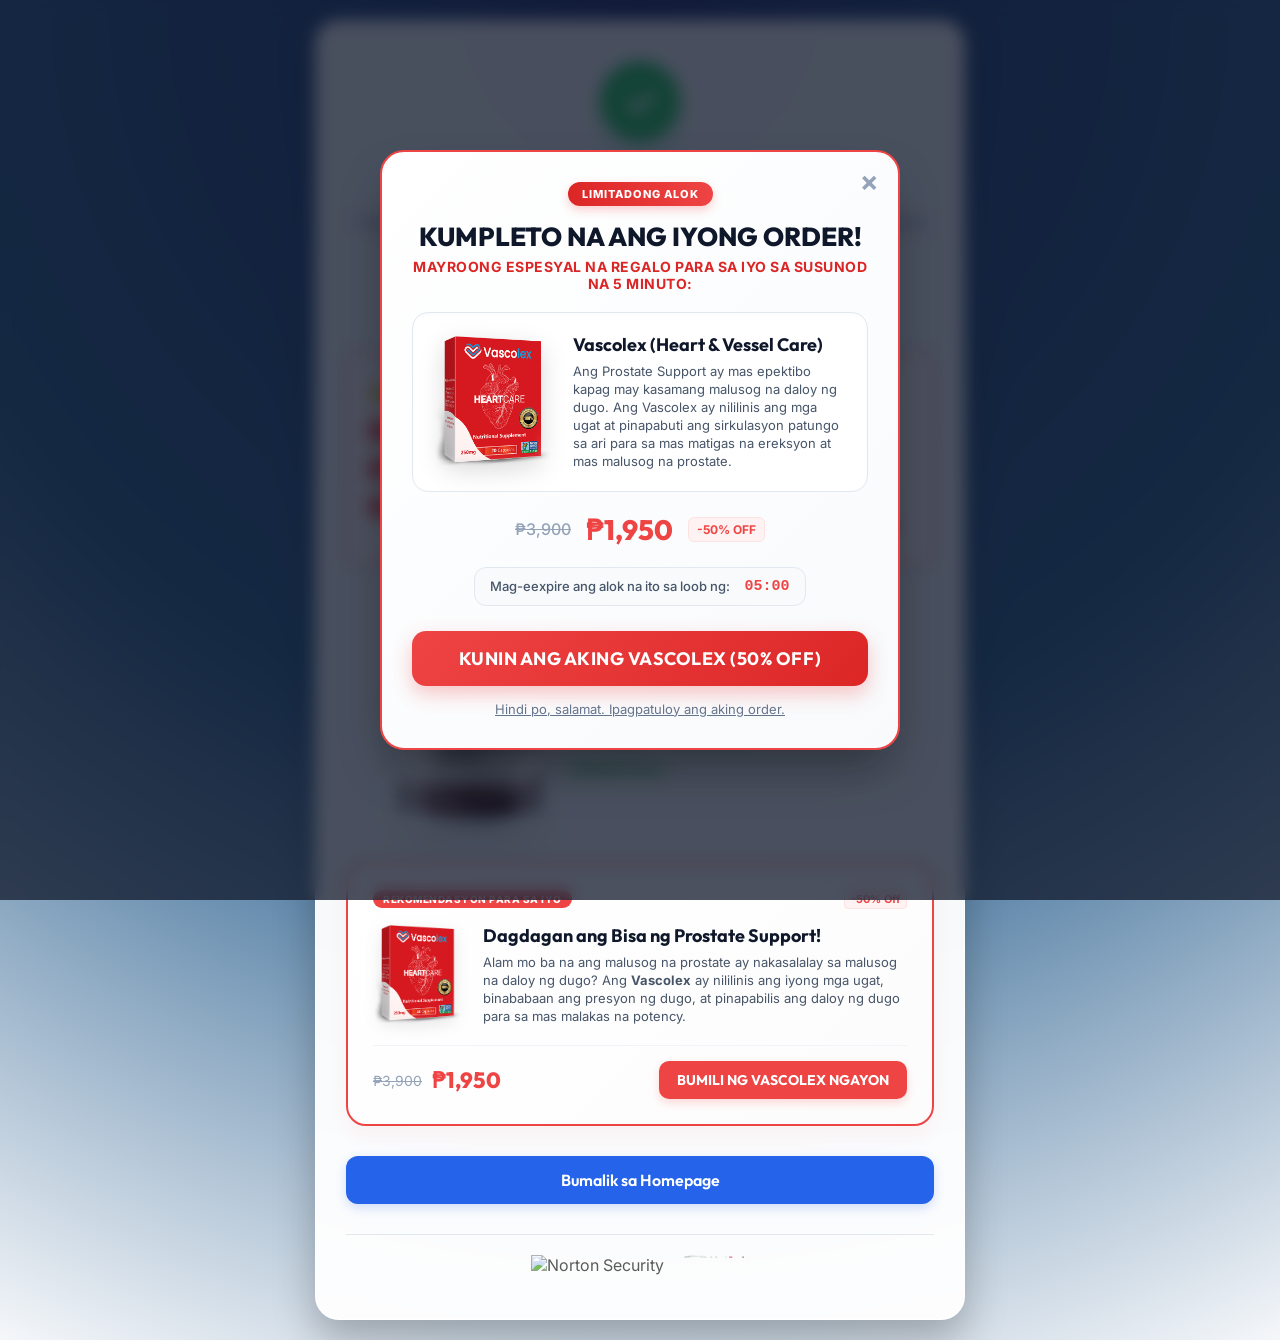
==== commit 2d9a7f0c: "Corrige precos do Vascolex na pagina de sucesso para ₱3900 e ₱1950" ====
--- a/success.html
+++ b/success.html
@@ -656,8 +656,8 @@
             </div>
             <div class="inline-upsell-price-bar">
                 <div class="inline-upsell-prices">
-                    <span class="inline-upsell-old al-cost-promo">₱3,980</span>
-                    <span class="inline-upsell-new al-cost">₱1,990</span>
+                    <span class="inline-upsell-old al-cost-promo">₱3,900</span>
+                    <span class="inline-upsell-new al-cost">₱1,950</span>
                 </div>
                 <a href="https://tl-track.com/tracker/veDY" target="_blank" class="inline-upsell-btn">Bumili ng Vascolex Ngayon</a>
             </div>
@@ -689,8 +689,8 @@
             </div>
             
             <div class="upsell-price-section">
-                <span class="upsell-old-price al-cost-promo">₱3,980</span>
-                <span class="upsell-new-price al-cost">₱1,990</span>
+                <span class="upsell-old-price al-cost-promo">₱3,900</span>
+                <span class="upsell-new-price al-cost">₱1,950</span>
                 <span class="upsell-discount-tag">-50% OFF</span>
             </div>
             
